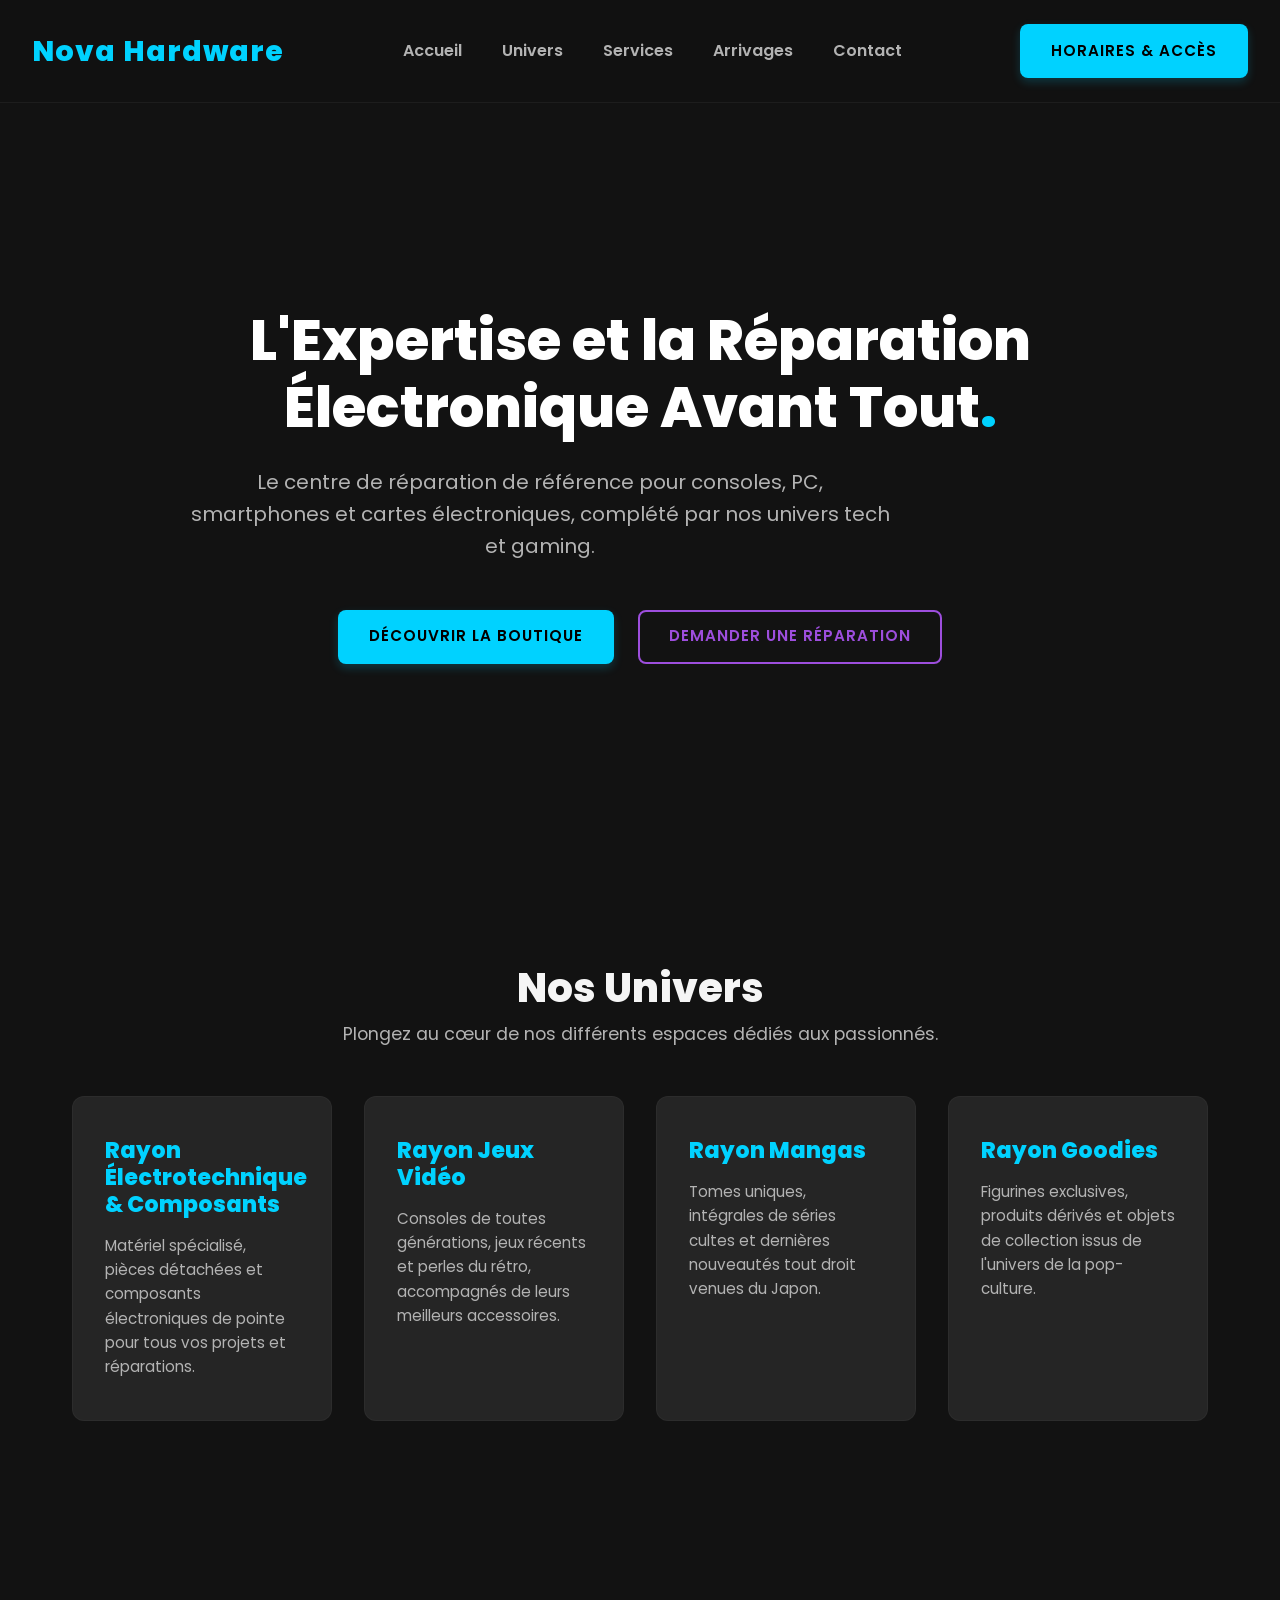
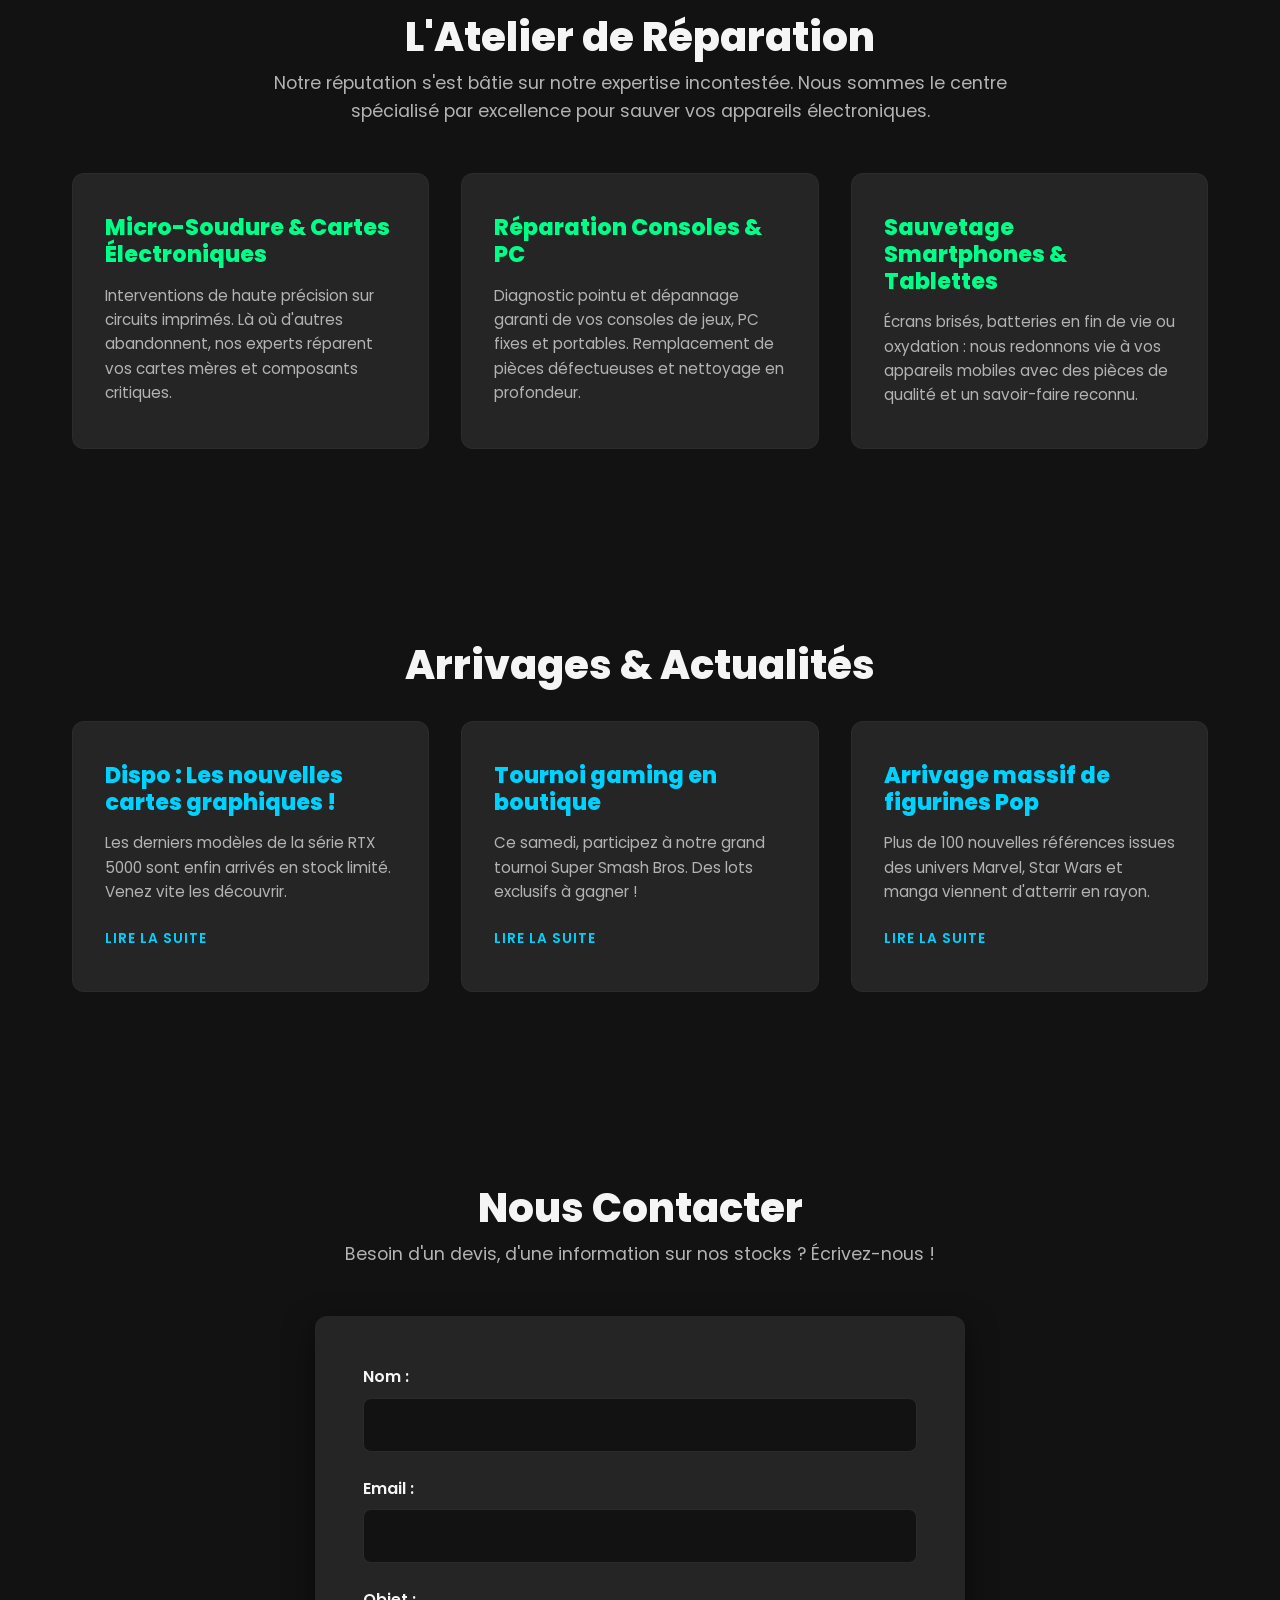
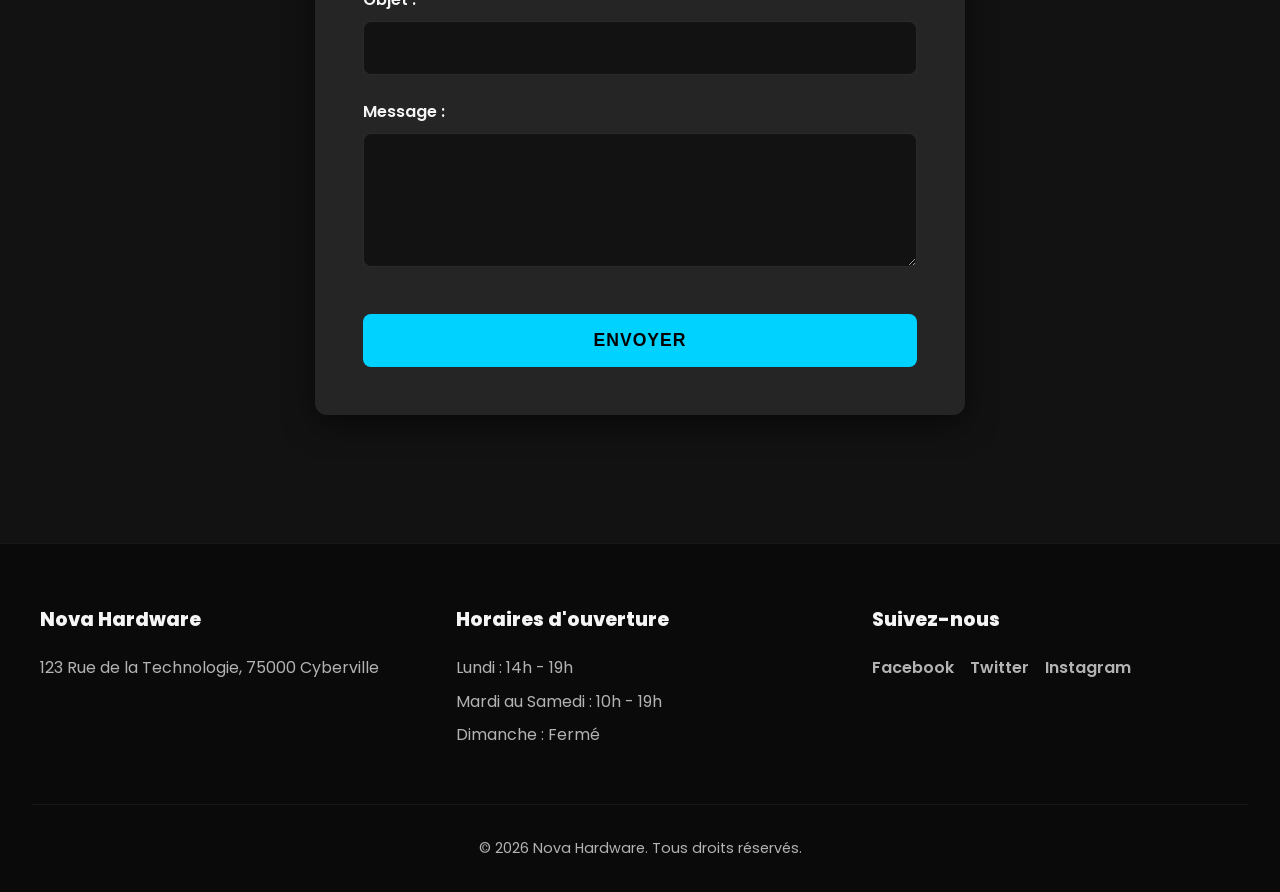
==== index.html @ 9acbcad9 "New" ====
<!DOCTYPE html>
<html lang="fr">

<head>
    <meta charset="UTF-8">
    <meta name="viewport" content="width=device-width, initial-scale=1.0">
    <title>Nova Hardware - Magasin Tech, Composants et Gaming</title>
    <!-- Google Fonts -->
    <link href="https://fonts.googleapis.com/css2?family=Poppins:wght@300;400;600;800&display=swap" rel="stylesheet">
    <!-- Styles CSS -->
    <link rel="stylesheet" href="style.css">
</head>

<body>

    <!-- Header & Navigation -->
    <header class="site-header">
        <div class="logo-container">
            <a href="#" class="logo">Nova Hardware</a>
        </div>
        <button class="burger-menu" aria-label="Ouvrir le menu">
            <span></span>
            <span></span>
            <span></span>
        </button>
        <nav class="main-navigation">
            <ul class="nav-links">
                <li><a href="#accueil">Accueil</a></li>
                <li><a href="#univers">Univers</a></li>
                <li><a href="#services">Services</a></li>
                <li><a href="#actus">Arrivages</a></li>
                <li><a href="#contact">Contact</a></li>
            </ul>
        </nav>
        <div class="header-actions">
            <a href="#footer-infos" class="btn btn-primary">Horaires & Accès</a>
        </div>
    </header>

    <main>
        <!-- Section Hero (Accueil) -->
        <section id="accueil" class="hero-section">
            <div class="hero-content">
                <h1 class="hero-title">L'Expertise et la Réparation Électronique Avant Tout</h1>
                <p class="hero-subtitle">Le centre de réparation de référence pour consoles, PC, smartphones et cartes
                    électroniques, complété par nos univers tech et gaming.</p>
                <div class="hero-buttons">
                    <a href="#univers" class="btn btn-primary">Découvrir la boutique</a>
                    <a href="#contact" class="btn btn-secondary">Demander une réparation</a>
                </div>
            </div>
        </section>

        <!-- Section Nos Univers -->
        <section id="univers" class="univers-section">
            <div class="section-header">
                <h2 class="section-title">Nos Univers</h2>
                <p class="section-description">Plongez au cœur de nos différents espaces dédiés aux passionnés.</p>
            </div>
            <div class="univers-grid">
                <!-- Carte 1 -->
                <article class="univers-card">
                    <h3 class="card-title">Rayon Électrotechnique & Composants</h3>
                    <p class="card-description">Matériel spécialisé, pièces détachées et composants électroniques de
                        pointe pour tous vos projets et réparations.</p>
                </article>
                <!-- Carte 2 -->
                <article class="univers-card">
                    <h3 class="card-title">Rayon Jeux Vidéo</h3>
                    <p class="card-description">Consoles de toutes générations, jeux récents et perles du rétro,
                        accompagnés de leurs meilleurs accessoires.</p>
                </article>
                <!-- Carte 3 -->
                <article class="univers-card">
                    <h3 class="card-title">Rayon Mangas</h3>
                    <p class="card-description">Tomes uniques, intégrales de séries cultes et dernières nouveautés tout
                        droit venues du Japon.</p>
                </article>
                <!-- Carte 4 -->
                <article class="univers-card">
                    <h3 class="card-title">Rayon Goodies</h3>
                    <p class="card-description">Figurines exclusives, produits dérivés et objets de collection issus de
                        l'univers de la pop-culture.</p>
                </article>
            </div>
        </section>

        <!-- Section L'Atelier Services -->
        <section id="services" class="services-section">
            <div class="section-header">
                <h2 class="section-title">L'Atelier de Réparation</h2>
                <p class="section-description">Notre réputation s'est bâtie sur notre expertise incontestée. Nous sommes
                    le centre spécialisé par excellence pour sauver vos appareils électroniques.</p>
            </div>
            <div class="services-container">
                <!-- Service 1 -->
                <article class="service-block">
                    <h3 class="service-title">Micro-Soudure & Cartes Électroniques</h3>
                    <p class="service-description">Interventions de haute précision sur circuits imprimés. Là où
                        d'autres abandonnent, nos experts réparent vos cartes mères et composants critiques.</p>
                </article>
                <!-- Service 2 -->
                <article class="service-block">
                    <h3 class="service-title">Réparation Consoles & PC</h3>
                    <p class="service-description">Diagnostic pointu et dépannage garanti de vos consoles de jeux, PC
                        fixes et portables. Remplacement de pièces défectueuses et nettoyage en profondeur.</p>
                </article>
                <!-- Service 3 -->
                <article class="service-block">
                    <h3 class="service-title">Sauvetage Smartphones & Tablettes</h3>
                    <p class="service-description">Écrans brisés, batteries en fin de vie ou oxydation : nous redonnons
                        vie à vos appareils mobiles avec des pièces de qualité et un savoir-faire reconnu.</p>
                </article>
            </div>
        </section>

        <!-- Section Arrivages & Actus -->
        <section id="actus" class="actus-section">
            <div class="section-header">
                <h2 class="section-title">Arrivages & Actualités</h2>
            </div>
            <div class="actus-grid">
                <!-- Actu 1 -->
                <article class="actu-card">
                    <h3 class="actu-title">Dispo : Les nouvelles cartes graphiques !</h3>
                    <p class="actu-excerpt">Les derniers modèles de la série RTX 5000 sont enfin arrivés en stock
                        limité. Venez vite les découvrir.</p>
                    <a href="#" class="read-more">Lire la suite</a>
                </article>
                <!-- Actu 2 -->
                <article class="actu-card">
                    <h3 class="actu-title">Tournoi gaming en boutique</h3>
                    <p class="actu-excerpt">Ce samedi, participez à notre grand tournoi Super Smash Bros. Des lots
                        exclusifs à gagner !</p>
                    <a href="#" class="read-more">Lire la suite</a>
                </article>
                <!-- Actu 3 -->
                <article class="actu-card">
                    <h3 class="actu-title">Arrivage massif de figurines Pop</h3>
                    <p class="actu-excerpt">Plus de 100 nouvelles références issues des univers Marvel, Star Wars et
                        manga viennent d'atterrir en rayon.</p>
                    <a href="#" class="read-more">Lire la suite</a>
                </article>
            </div>
        </section>

        <!-- Section Contact -->
        <section id="contact" class="contact-section">
            <div class="section-header">
                <h2 class="section-title">Nous Contacter</h2>
                <p class="section-description">Besoin d'un devis, d'une information sur nos stocks ? Écrivez-nous !</p>
            </div>
            <div class="form-container">
                <form action="#" method="POST" class="contact-form">
                    <div class="form-group">
                        <label for="nom">Nom :</label>
                        <input type="text" id="nom" name="nom" required>
                    </div>
                    <div class="form-group">
                        <label for="email">Email :</label>
                        <input type="email" id="email" name="email" required>
                    </div>
                    <div class="form-group">
                        <label for="objet">Objet :</label>
                        <input type="text" id="objet" name="objet" required>
                    </div>
                    <div class="form-group">
                        <label for="message">Message :</label>
                        <textarea id="message" name="message" rows="5" required></textarea>
                    </div>
                    <button type="submit" class="btn btn-submit">Envoyer</button>
                    <div id="form-message" class="form-message" style="display: none;"></div>
                </form>
            </div>
        </section>
    </main>

    <!-- Footer -->
    <footer id="footer-infos" class="site-footer">
        <div class="footer-content">
            <div class="footer-infos">
                <h3 class="footer-title">Nova Hardware</h3>
                <p class="address">123 Rue de la Technologie, 75000 Cyberville</p>
            </div>
            <div class="footer-horaires">
                <h3 class="footer-title">Horaires d'ouverture</h3>
                <ul class="horaires-list">
                    <li>Lundi : 14h - 19h</li>
                    <li>Mardi au Samedi : 10h - 19h</li>
                    <li>Dimanche : Fermé</li>
                </ul>
            </div>
            <div class="footer-socials">
                <h3 class="footer-title">Suivez-nous</h3>
                <div class="social-links">
                    <a href="#" class="social-icon" aria-label="Facebook">Facebook</a>
                    <a href="#" class="social-icon" aria-label="Twitter">Twitter</a>
                    <a href="#" class="social-icon" aria-label="Instagram">Instagram</a>
                </div>
            </div>
        </div>
        <div class="footer-bottom">
            <p>&copy; 2026 Nova Hardware. Tous droits réservés.</p>
        </div>
    </footer>

    <!-- Script JS -->
    <script src="script.js"></script>
</body>

</html>
---- style.css ----
/* Variables & Charte Graphique */
:root {
    --bg-dark: #121212;
    --bg-card: #252525;
    --text-main: #f5f5f5;
    --text-muted: #b3b3b3;
    --accent-cyan: #00d2ff;
    --accent-purple: #9d4edd;
    --accent-green: #00ff88;
    --border-radius: 12px;
    --transition: 0.3s ease;
    --neon-shadow: 0 8px 25px rgba(0, 210, 255, 0.15);
    --neon-shadow-hover: 0 15px 40px rgba(0, 210, 255, 0.35);
}

/* Reset & Base */
* {
    margin: 0;
    padding: 0;
    box-sizing: border-box;
}

html {
    scroll-behavior: smooth;
}

body {
    font-family: 'Poppins', sans-serif;
    background-color: var(--bg-dark);
    color: var(--text-main);
    line-height: 1.6;
}

a {
    text-decoration: none;
    color: inherit;
    transition: color var(--transition);
}

ul {
    list-style: none;
}

/* Typographie & Titres */
h1, h2, h3 {
    font-weight: 800;
    line-height: 1.2;
}

.section-title {
    font-size: 2.5rem;
    margin-bottom: 0.5rem;
    text-align: center;
    color: var(--text-main);
}

.section-title span {
    color: var(--accent-cyan);
}

.section-description {
    text-align: center;
    color: var(--text-muted);
    margin-bottom: 3rem;
    font-size: 1.1rem;
    max-width: 800px;
    margin-left: auto;
    margin-right: auto;
}

.section-header {
    margin-bottom: 2rem;
}

section {
    padding: 6rem 2rem;
    max-width: 1200px;
    margin: 0 auto;
}

/* Boutons */
.btn {
    display: inline-block;
    padding: 0.8rem 1.8rem;
    border-radius: 8px;
    font-weight: 600;
    cursor: pointer;
    transition: all var(--transition);
    border: 2px solid transparent;
    text-transform: uppercase;
    letter-spacing: 1px;
    font-size: 0.95rem;
}

.btn-primary {
    background-color: var(--accent-cyan);
    color: #000;
    box-shadow: 0 4px 10px rgba(0, 210, 255, 0.2);
}

.btn-primary:hover {
    background-color: transparent;
    border-color: var(--accent-cyan);
    color: var(--accent-cyan);
    box-shadow: var(--neon-shadow);
}

.btn-secondary {
    background-color: transparent;
    border-color: var(--accent-purple);
    color: var(--accent-purple);
}

.btn-secondary:hover {
    background-color: var(--accent-purple);
    color: #fff;
    box-shadow: 0 0 15px rgba(157, 78, 221, 0.5);
}

/* Header & Navigation */
.site-header {
    display: flex;
    justify-content: space-between;
    align-items: center;
    padding: 1.5rem 2rem;
    background-color: rgba(18, 18, 18, 0.95);
    backdrop-filter: blur(10px);
    position: sticky;
    top: 0;
    z-index: 1000;
    border-bottom: 1px solid rgba(255, 255, 255, 0.05);
}

.logo {
    font-size: 1.8rem;
    font-weight: 800;
    color: var(--accent-cyan);
    letter-spacing: 1px;
}

.nav-links {
    display: flex;
    gap: 2.5rem;
}

.nav-links a {
    font-weight: 600;
    font-size: 1rem;
    color: var(--text-muted);
}

.nav-links a:hover {
    color: var(--accent-cyan);
    text-shadow: 0 0 8px rgba(0, 210, 255, 0.5);
}

/* Hero Section */
.hero-section {
    min-height: 85vh;
    display: flex;
    flex-direction: column;
    justify-content: center;
    align-items: center;
    text-align: center;
}

.hero-title {
    font-size: 3.5rem;
    margin-bottom: 1.5rem;
    max-width: 900px;
    color: #fff;
}

.hero-title::after {
    content: '.';
    color: var(--accent-cyan);
}

.hero-subtitle {
    font-size: 1.25rem;
    color: var(--text-muted);
    max-width: 700px;
    margin-bottom: 3rem;
}

.hero-buttons {
    display: flex;
    gap: 1.5rem;
    justify-content: center;
}

/* Grilles communes (Univers, Services, Actus) */
.univers-grid, .services-container, .actus-grid {
    display: grid;
    gap: 2rem;
}

.univers-grid {
    grid-template-columns: repeat(auto-fit, minmax(260px, 1fr));
}

.services-container {
    grid-template-columns: repeat(auto-fit, minmax(320px, 1fr));
}

.actus-grid {
    grid-template-columns: repeat(auto-fit, minmax(300px, 1fr));
}

/* Cartes */
.univers-card, .service-block, .actu-card {
    background-color: var(--bg-card);
    padding: 2.5rem 2rem;
    border-radius: var(--border-radius);
    transition: all var(--transition);
    border: 1px solid rgba(255, 255, 255, 0.03);
    position: relative;
}

.univers-card:hover, .service-block:hover, .actu-card:hover {
    transform: scale(1.03) translateY(-5px);
    box-shadow: var(--neon-shadow);
    border-color: rgba(0, 210, 255, 0.2);
    z-index: 10;
}

.card-title, .service-title, .actu-title {
    font-size: 1.4rem;
    margin-bottom: 1rem;
    color: var(--accent-cyan);
}

.service-title {
    color: var(--accent-green); /* Badge de spécialité pour réparation */
}

.service-block:hover {
    box-shadow: 0 0 20px rgba(0, 255, 136, 0.3);
    border-color: rgba(0, 255, 136, 0.2);
}

.card-description, .service-description, .actu-excerpt {
    color: var(--text-muted);
    font-size: 0.95rem;
}

.read-more {
    display: inline-block;
    margin-top: 1.5rem;
    color: var(--accent-cyan);
    font-weight: 600;
    text-transform: uppercase;
    font-size: 0.85rem;
    letter-spacing: 1px;
}

.read-more:hover {
    text-shadow: 0 0 8px rgba(0, 210, 255, 0.6);
}

/* Formulaire Contact */
.form-container {
    max-width: 650px;
    margin: 0 auto;
    background-color: var(--bg-card);
    padding: 3rem;
    border-radius: var(--border-radius);
    box-shadow: 0 10px 30px rgba(0,0,0,0.5);
}

.form-group {
    margin-bottom: 1.5rem;
}

.form-group label {
    display: block;
    margin-bottom: 0.5rem;
    color: var(--text-main);
    font-weight: 600;
}

.form-group input, .form-group textarea {
    width: 100%;
    padding: 1rem;
    background-color: var(--bg-dark);
    border: 1px solid rgba(255, 255, 255, 0.1);
    border-radius: 8px;
    color: var(--text-main);
    font-family: inherit;
    transition: border-color var(--transition);
}

.form-group input:focus, .form-group textarea:focus {
    outline: none;
    border-color: var(--accent-cyan);
    box-shadow: 0 0 8px rgba(0, 210, 255, 0.3);
}

.btn-submit {
    width: 100%;
    background-color: var(--accent-cyan);
    color: #000;
    border: none;
    padding: 1rem;
    font-size: 1.1rem;
    font-weight: 800;
    text-transform: uppercase;
    letter-spacing: 1px;
    cursor: pointer;
    border-radius: 8px;
    transition: all var(--transition);
    margin-top: 1rem;
}

.btn-submit:hover {
    box-shadow: var(--neon-shadow-hover);
    background-color: #fff;
    color: var(--accent-cyan);
}

/* Footer */
.site-footer {
    background-color: #0a0a0a;
    padding: 4rem 2rem 2rem;
    border-top: 1px solid rgba(255, 255, 255, 0.05);
    margin-top: 2rem;
}

.footer-content {
    max-width: 1200px;
    margin: 0 auto;
    display: grid;
    grid-template-columns: repeat(auto-fit, minmax(250px, 1fr));
    gap: 3rem;
    margin-bottom: 3rem;
}

.footer-title {
    font-size: 1.2rem;
    margin-bottom: 1.5rem;
    color: var(--text-main);
}

.footer-infos .address, .horaires-list li {
    color: var(--text-muted);
    margin-bottom: 0.5rem;
}

.social-links {
    display: flex;
    gap: 1rem;
}

.social-icon {
    color: var(--text-muted);
    font-weight: 600;
}

.social-icon:hover {
    color: var(--accent-cyan);
}

.footer-bottom {
    text-align: center;
    color: var(--text-muted);
    font-size: 0.9rem;
    padding-top: 2rem;
    border-top: 1px solid rgba(255, 255, 255, 0.05);
}

/* JS Classes & Animations */
.fade-in {
    opacity: 0;
    transform: translateY(30px);
    transition: opacity 0.8s ease-out, transform 0.8s ease-out;
}

.fade-in.visible {
    opacity: 1;
    transform: translateY(0);
}

.burger-menu {
    display: none;
    flex-direction: column;
    justify-content: space-around;
    width: 30px;
    height: 25px;
    background: transparent;
    border: none;
    cursor: pointer;
    z-index: 1001;
}

.burger-menu span {
    width: 100%;
    height: 3px;
    background: var(--text-main);
    border-radius: 10px;
    transition: all 0.3s linear;
    transform-origin: 1px;
}

.burger-menu.open span:nth-child(1) { transform: rotate(45deg); background: var(--accent-cyan); }
.burger-menu.open span:nth-child(2) { opacity: 0; }
.burger-menu.open span:nth-child(3) { transform: rotate(-45deg); background: var(--accent-cyan); }

.form-message {
    margin-top: 1.5rem;
    padding: 1rem;
    border-radius: 8px;
    text-align: center;
    font-weight: 600;
}

.form-message.success {
    background-color: rgba(0, 255, 136, 0.1);
    color: var(--accent-green);
    border: 1px solid rgba(0, 255, 136, 0.3);
}

/* Responsive */
@media (max-width: 768px) {
    .site-header {
        flex-wrap: wrap;
        padding: 1rem 1.5rem;
    }

    .burger-menu {
        display: flex;
    }

    .main-navigation {
        display: none;
        width: 100%;
        margin-top: 1rem;
        padding-top: 1rem;
        border-top: 1px solid rgba(255, 255, 255, 0.05);
    }

    .main-navigation.active {
        display: block;
        animation: fadeIn 0.3s ease;
    }

    @keyframes fadeIn {
        from { opacity: 0; transform: translateY(-10px); }
        to { opacity: 1; transform: translateY(0); }
    }

    .nav-links {
        flex-direction: column;
        align-items: center;
        gap: 1.5rem;
    }

    .header-actions {
        display: none;
    }

    .hero-title {
        font-size: 2.2rem;
    }

    .hero-buttons {
        flex-direction: column;
    }

    .section-title {
        font-size: 2rem;
    }

    section {
        padding: 4rem 1rem;
    }

    .form-container {
        padding: 1.5rem;
    }
}
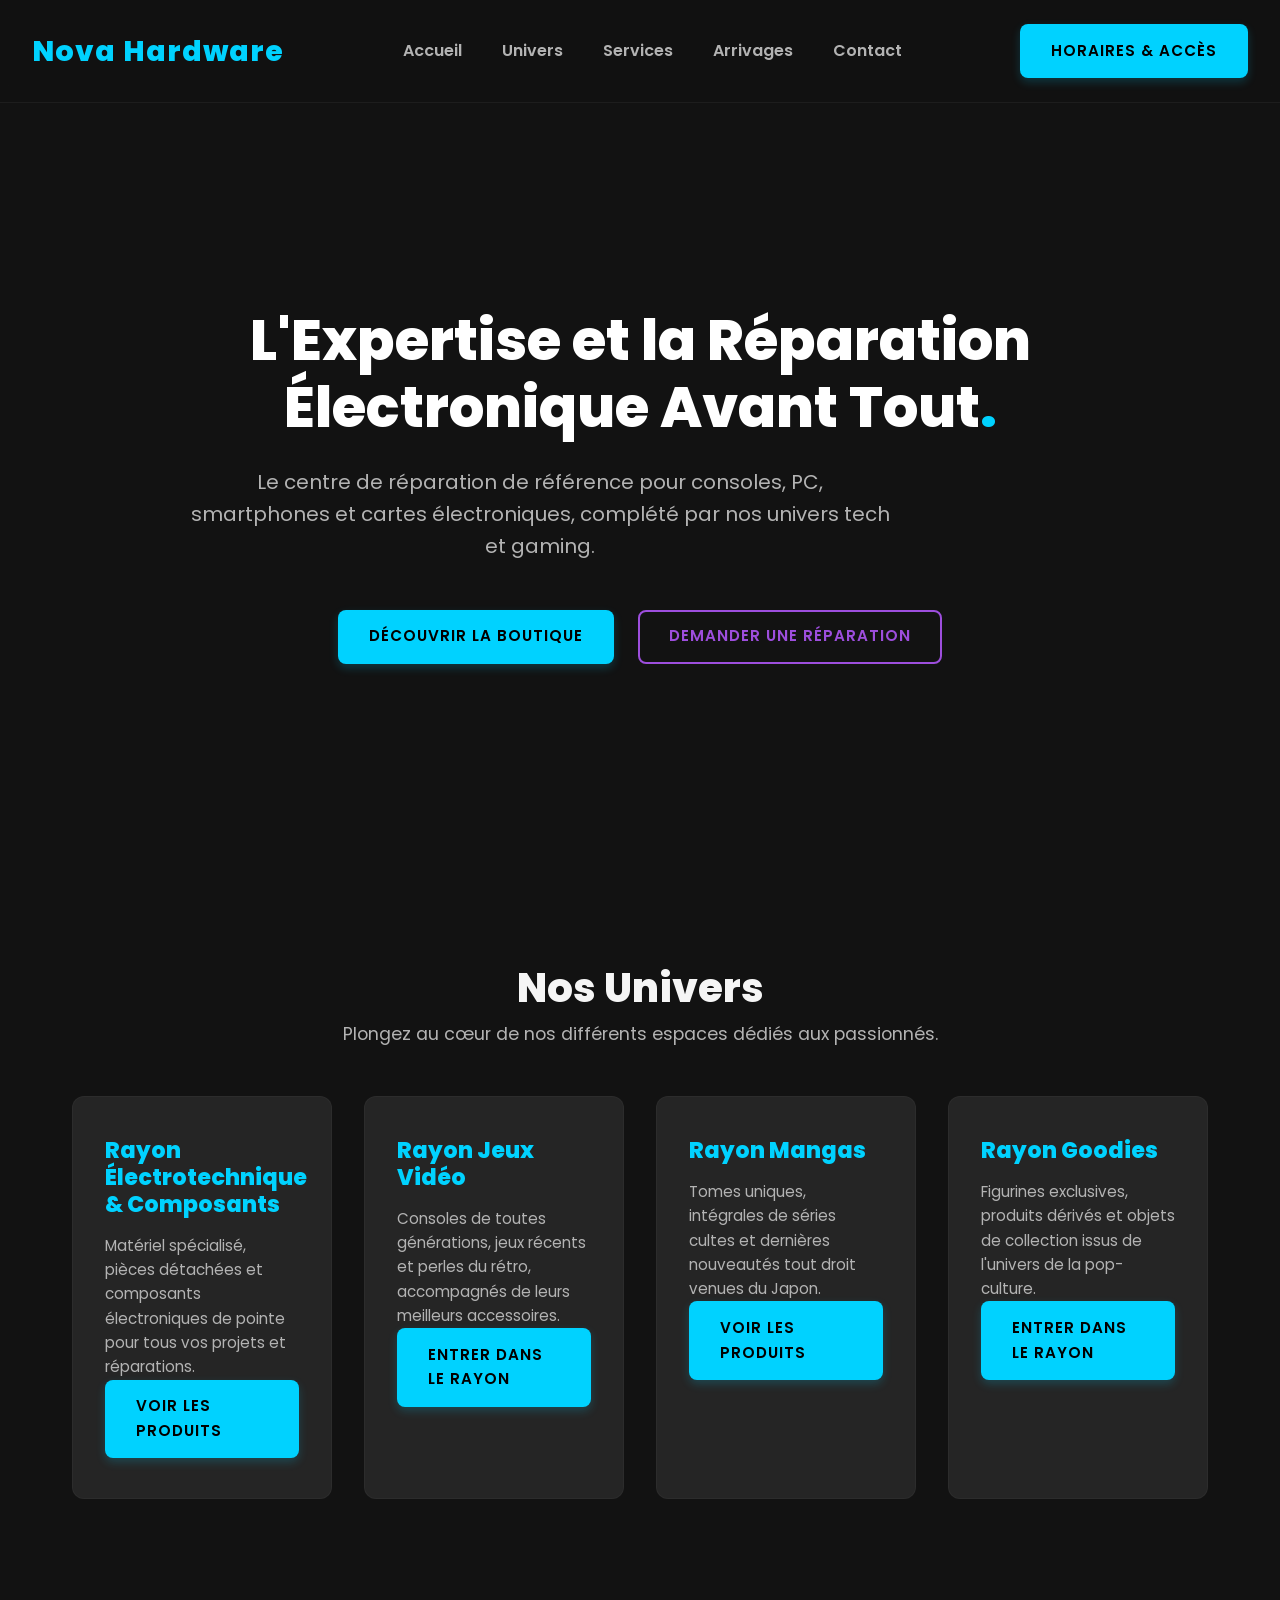
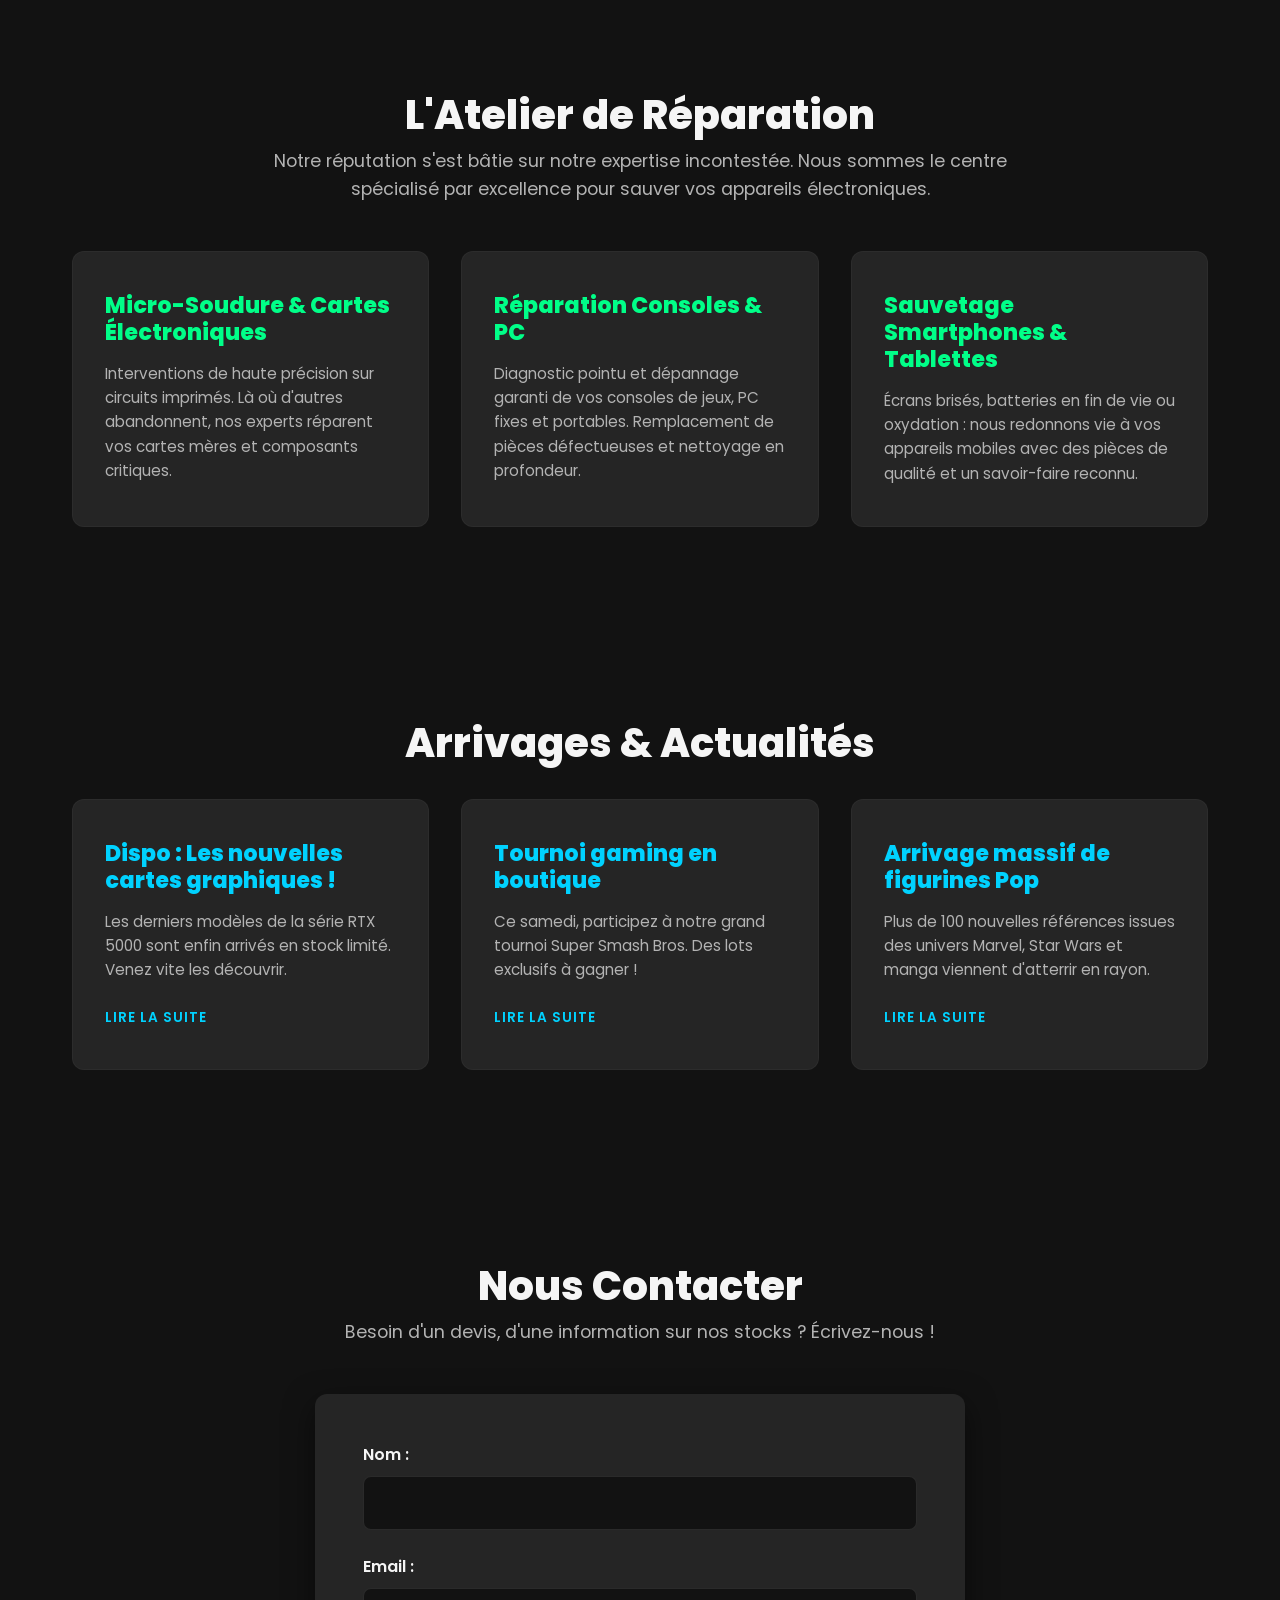
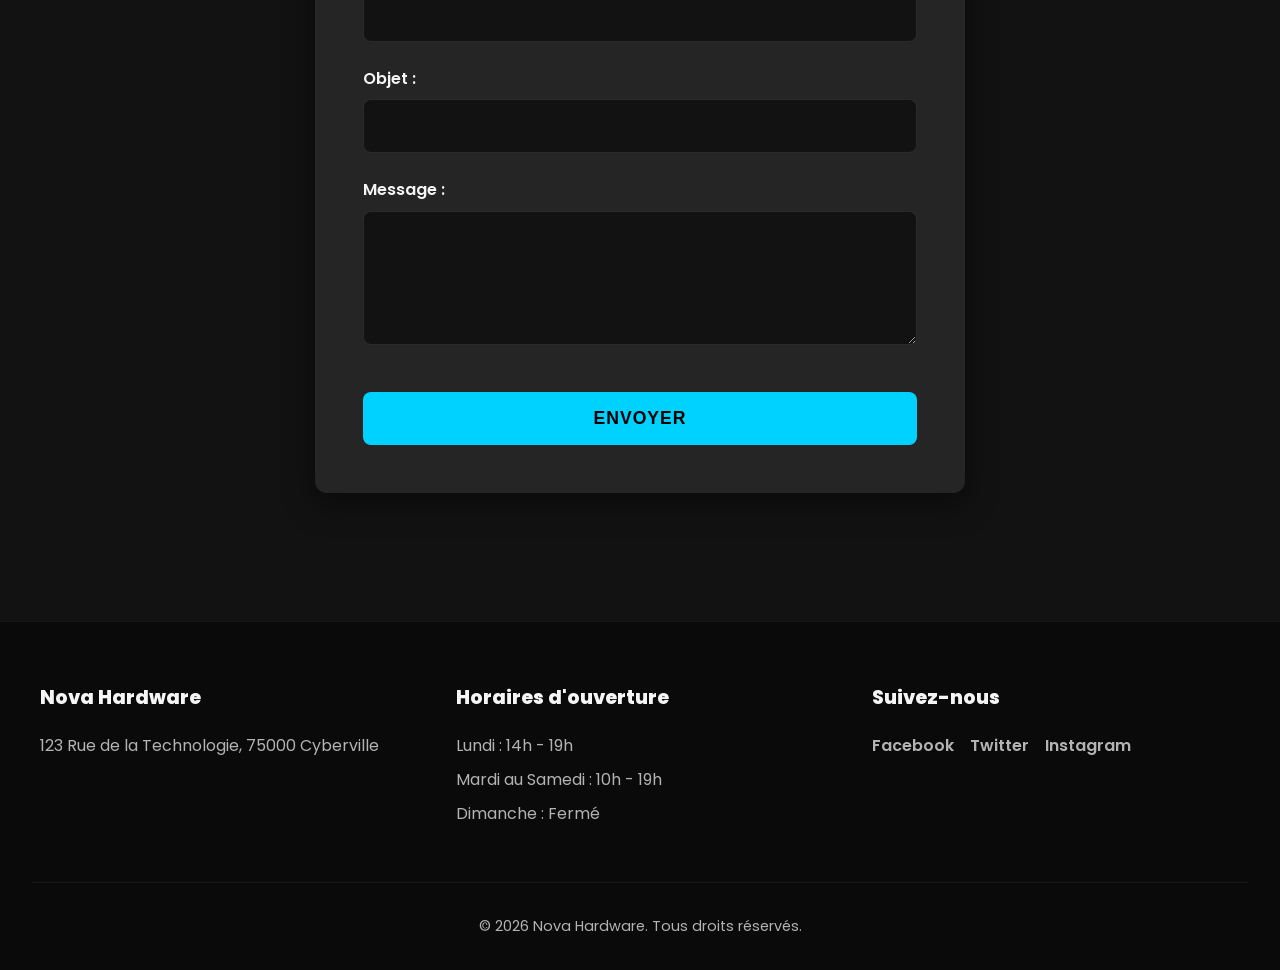
==== commit 6c582d3a: "Upd" ====
--- a/index.html
+++ b/index.html
@@ -16,7 +16,7 @@
     <!-- Header & Navigation -->
     <header class="site-header">
         <div class="logo-container">
-            <a href="#" class="logo">Nova Hardware</a>
+            <a href="index.html" class="logo">Nova Hardware</a>
         </div>
         <button class="burger-menu" aria-label="Ouvrir le menu">
             <span></span>
@@ -25,11 +25,11 @@
         </button>
         <nav class="main-navigation">
             <ul class="nav-links">
-                <li><a href="#accueil">Accueil</a></li>
-                <li><a href="#univers">Univers</a></li>
-                <li><a href="#services">Services</a></li>
-                <li><a href="#actus">Arrivages</a></li>
-                <li><a href="#contact">Contact</a></li>
+                <li><a href="index.html">Accueil</a></li>
+                <li><a href="univers.html">Univers</a></li>
+                <li><a href="services.html">Services</a></li>
+                <li><a href="arrivages.html">Arrivages</a></li>
+                <li><a href="contact.html">Contact</a></li>
             </ul>
         </nav>
         <div class="header-actions">
@@ -63,24 +63,28 @@
                     <h3 class="card-title">Rayon Électrotechnique & Composants</h3>
                     <p class="card-description">Matériel spécialisé, pièces détachées et composants électroniques de
                         pointe pour tous vos projets et réparations.</p>
+                    <a href="electro.html" class="btn btn-primary">Voir les produits</a>
                 </article>
                 <!-- Carte 2 -->
                 <article class="univers-card">
                     <h3 class="card-title">Rayon Jeux Vidéo</h3>
                     <p class="card-description">Consoles de toutes générations, jeux récents et perles du rétro,
                         accompagnés de leurs meilleurs accessoires.</p>
+                    <a href="jeux-video.html" class="btn btn-primary">Entrer dans le rayon</a>
                 </article>
                 <!-- Carte 3 -->
                 <article class="univers-card">
                     <h3 class="card-title">Rayon Mangas</h3>
                     <p class="card-description">Tomes uniques, intégrales de séries cultes et dernières nouveautés tout
                         droit venues du Japon.</p>
+                    <a href="mangas.html" class="btn btn-primary">Voir les produits</a>
                 </article>
                 <!-- Carte 4 -->
                 <article class="univers-card">
                     <h3 class="card-title">Rayon Goodies</h3>
                     <p class="card-description">Figurines exclusives, produits dérivés et objets de collection issus de
                         l'univers de la pop-culture.</p>
+                    <a href="goodies.html" class="btn btn-primary">Entrer dans le rayon</a>
                 </article>
             </div>
         </section>
